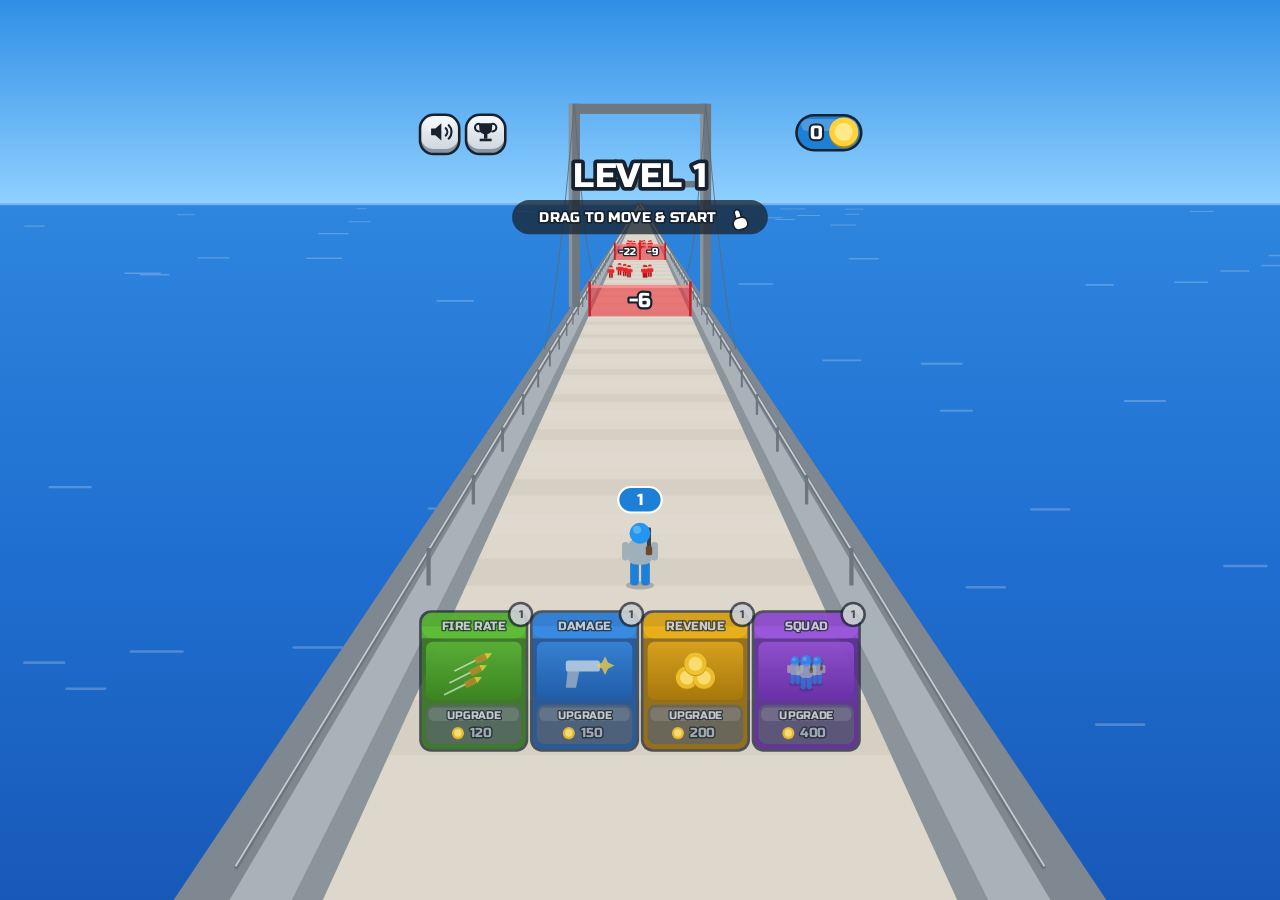
==== bridge-war/index.html @ cce87602 "Add Bridge War: squad runner-shooter Snapchat Web Lens Soldiers charge down a suspension bridge in p" ====
<!doctype html>
<html lang="en">
<head>
  <meta charset="utf-8">
  <meta name="viewport" content="width=device-width, initial-scale=1, maximum-scale=1, user-scalable=no, viewport-fit=cover">
  <title>Bridge War</title>
  <link rel="stylesheet" href="./style.css">
</head>
<body>
  <canvas id="game"></canvas>
  <div id="insets"></div>
  <!-- Snap Web Lens API: shipped inside the zip (the Lens CSP blocks scripts loaded from a URL). -->
  <script src="./snap-api.js"></script>
  <script src="./game.js"></script>
</body>
</html>
---- bridge-war/style.css ----
@font-face {
  font-family: "Russo One";
  src: url("./fonts/russo-one.woff2") format("woff2");
  font-weight: 400;
  font-display: block;
}

html, body {
  margin: 0;
  padding: 0;
  width: 100%;
  height: 100%;
  overflow: hidden;
  background: #3f9be6;
  overscroll-behavior: none;
  touch-action: none;
  -webkit-user-select: none;
  user-select: none;
  -webkit-touch-callout: none;
  -webkit-tap-highlight-color: transparent;
}

canvas {
  display: block;
  position: fixed;
  inset: 0;
  width: 100%;
  height: 100%;
  touch-action: none;
}

/* Read by game.js to find the device's safe-area insets. */
#insets {
  position: fixed;
  visibility: hidden;
  pointer-events: none;
  padding-top: env(safe-area-inset-top, 0px);
  padding-bottom: env(safe-area-inset-bottom, 0px);
}
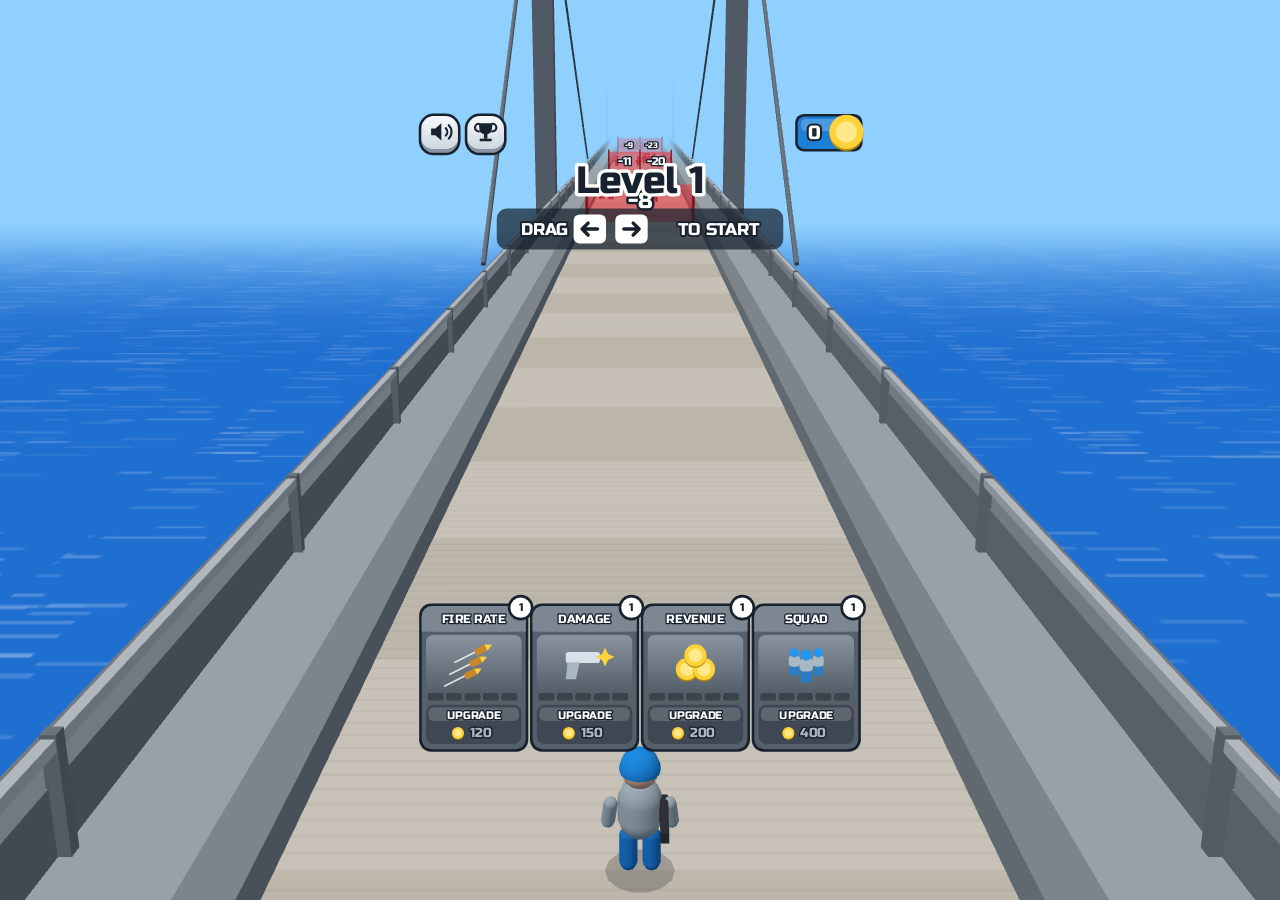
==== commit c6692d99: "Bridge War: rebuild in 3D with Bitmoji soldiers, closer to the original, harder - three.js world (bu" ====
--- a/bridge-war/index.html
+++ b/bridge-war/index.html
@@ -7,10 +7,13 @@
   <link rel="stylesheet" href="./style.css">
 </head>
 <body>
+  <!-- 3D world underneath, 2D HUD on top -->
+  <canvas id="gl"></canvas>
   <canvas id="game"></canvas>
   <div id="insets"></div>
-  <!-- Snap Web Lens API: shipped inside the zip (the Lens CSP blocks scripts loaded from a URL). -->
+  <!-- Snap Web Lens API and three.js ship inside the zip (the Lens CSP blocks scripts loaded from a URL). -->
   <script src="./snap-api.js"></script>
+  <script src="./three.bundle.js"></script>
   <script src="./game.js"></script>
 </body>
 </html>
